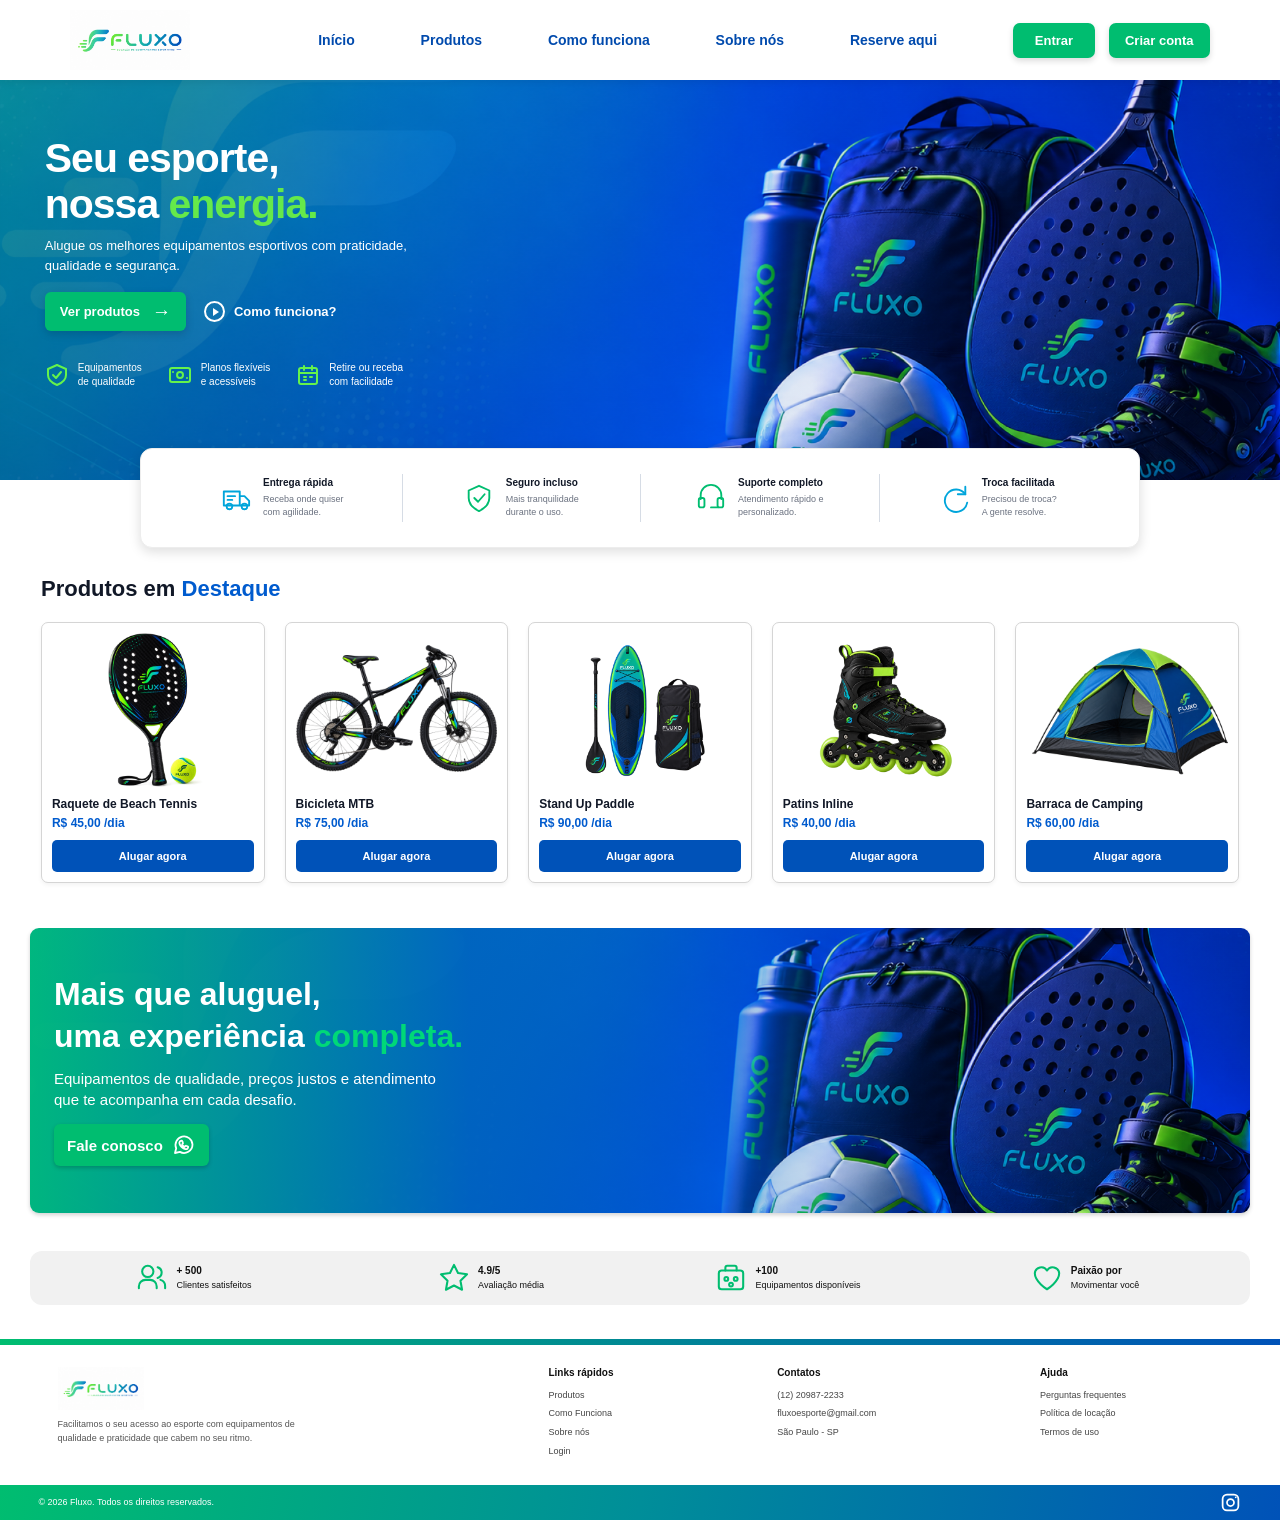
==== index.html @ e5d4d0a8 "Add files via upload" ====
<!DOCTYPE html>
<html lang="pt-BR">
<head>
    <meta charset="UTF-8">
    <meta name="viewport" content="width=device-width, initial-scale=1.0">

    <title>FLUXO | Equipamentos Esportivos</title>

    <link rel="stylesheet" href="style.css">
    <script src="conta.js" defer></script>
    <script src="script.js" defer></script>
</head>
<body>

    <!-- NAVBAR -->
    <header class="cabecalho">
        <nav class="navbar">

            <a href="#inicio" class="logo">
                <img src="logo.fluxo.png" alt="Logo FLUXO">
            </a>

            <button class="menu-toggle"
                    id="menu-toggle"
                    aria-label="Abrir menu"
                    aria-expanded="false"
                    aria-controls="menu"
                    type="button">
                <span></span>
                <span></span>
                <span></span>
            </button>

            <div class="menu" id="menu">

                <div class="links">
                    <a href="index.html">Início</a>
                    <a href="produtos.html">Produtos</a>
                    <a href="como-funciona.html">Como funciona</a>
                    <a href="sobre-nos.html">Sobre nós</a>
                    <a href="reserva.html">Reserve aqui</a>
                </div>

                <div class="acoes">
                    <a href="login.html" class="botao">Entrar</a>
                    <a href="cadastro.html" class="botao">Criar conta</a>
                </div>

            </div>
        </nav>
    </header>

    <main>

        <!-- BANNER PRINCIPAL -->
        <section class="banner" id="inicio">

            <div class="banner-conteudo">

                <h1>
                    Seu esporte,<br>
                    nossa <span>energia.</span>
                </h1>

                <p class="banner-descricao">
                    Alugue os melhores equipamentos esportivos com
                    praticidade, qualidade e segurança.
                </p>

                <div class="banner-acoes">
                    <a href="produtos.html" class="botao-produtos">
                        Ver produtos
                        <span aria-hidden="true">&rarr;</span>
                    </a>

                    <a href="como-funciona.html" class="botao-como-funciona">
                        <span class="icone-play" aria-hidden="true"></span>
                        Como funciona?
                    </a>
                </div>

                <div class="banner-vantagens">

                    <div class="vantagem">
                        <svg viewBox="0 0 24 24" aria-hidden="true">
                            <path d="M12 2 21 6v6c0 5-4 8-9 10-5-2-9-5-9-10V6z"/>
                            <path d="m8 12 3 3 5-6"/>
                        </svg>
                        <span>Equipamentos<br>de qualidade</span>
                    </div>

                    <div class="vantagem">
                        <svg viewBox="0 0 24 24" aria-hidden="true">
                            <rect x="2" y="5" width="20" height="14" rx="2"/>
                            <circle cx="12" cy="12" r="3"/>
                            <path d="M5 9h.01M19 15h.01"/>
                        </svg>
                        <span>Planos flexíveis<br>e acessíveis</span>
                    </div>

                    <div class="vantagem">
                        <svg viewBox="0 0 24 24" aria-hidden="true">
                            <rect x="3" y="5" width="18" height="16" rx="2"/>
                            <path d="M16 3v4M8 3v4M3 10h18M8 14h2M14 14h2M8 17h2"/>
                        </svg>
                        <span>Retire ou receba<br>com facilidade</span>
                    </div>

                </div>
            </div>
        </section>

        <!-- BENEFÍCIOS -->
        <section class="beneficios" aria-label="Vantagens da FLUXO">

            <article class="beneficio">
                <svg viewBox="0 0 32 32" aria-hidden="true">
                    <path d="M3 9h17v15H3zM20 14h5l5 5v5H20z"/>
                    <circle cx="9" cy="25" r="3"/>
                    <circle cx="25" cy="25" r="3"/>
                    <path d="M7 14h8M7 18h5"/>
                </svg>
                <div>
                    <h3>Entrega rápida</h3>
                    <p>Receba onde quiser<br>com agilidade.</p>
                </div>
            </article>

            <article class="beneficio">
                <svg viewBox="0 0 32 32" aria-hidden="true">
                    <path d="M16 3 27 8v8c0 7-5 11-11 14C10 27 5 23 5 16V8z"/>
                    <path d="m11 16 4 4 7-8"/>
                </svg>
                <div>
                    <h3>Seguro incluso</h3>
                    <p>Mais tranquilidade<br>durante o uso.</p>
                </div>
            </article>

            <article class="beneficio">
                <svg viewBox="0 0 32 32" aria-hidden="true">
                    <path d="M5 17v-4a11 11 0 0 1 22 0v4"/>
                    <rect x="3" y="16" width="6" height="10" rx="2"/>
                    <rect x="23" y="16" width="6" height="10" rx="2"/>
                    <path d="M23 26h-7"/>
                </svg>
                <div>
                    <h3>Suporte completo</h3>
                    <p>Atendimento rápido e<br>personalizado.</p>
                </div>
            </article>

            <article class="beneficio">
                <svg viewBox="0 0 32 32" aria-hidden="true">
                    <path d="M27 12a12 12 0 1 0 2 9"/>
                    <path d="M27 4v8h-8"/>
                </svg>
                <div>
                    <h3>Troca facilitada</h3>
                    <p>Precisou de troca?<br>A gente resolve.</p>
                </div>
            </article>

        </section>

        <!-- PRODUTOS EM DESTAQUE -->
        <section class="produtos" id="produtos">

            <div class="produtos-cabecalho">
                <h2>Produtos em <span>Destaque</span></h2>
            </div>

            <div class="produtos-lista">

                <article class="produto-card">
                    <a href="produto.html?item=raquete" class="produto-imagem">
                        <img src="raquete.png"
                             alt="Raquete de Beach Tennis FLUXO">
                    </a>
                    <div class="produto-info">
                        <h3>Raquete de Beach Tennis</h3>
                        <p class="produto-preco">R$ 45,00 <span>/dia</span></p>
                        <a href="produto.html?item=raquete" class="botao-alugar">
                            Alugar agora
                        </a>
                    </div>
                </article>

                <article class="produto-card">
                    <a href="produto.html?item=bicicleta" class="produto-imagem">
                        <img src="bicicleta.png"
                             alt="Bicicleta MTB FLUXO">
                    </a>
                    <div class="produto-info">
                        <h3>Bicicleta MTB</h3>
                        <p class="produto-preco">R$ 75,00 <span>/dia</span></p>
                        <a href="produto.html?item=bicicleta" class="botao-alugar">
                            Alugar agora
                        </a>
                    </div>
                </article>

                <article class="produto-card">
                    <a href="produto.html?item=sup" class="produto-imagem">
                        <img src="stand-up-paddle.png"
                             alt="Prancha de stand up paddle FLUXO">
                    </a>
                    <div class="produto-info">
                        <h3>Stand Up Paddle</h3>
                        <p class="produto-preco">R$ 90,00 <span>/dia</span></p>
                        <a href="produto.html?item=sup" class="botao-alugar">
                            Alugar agora
                        </a>
                    </div>
                </article>

                <article class="produto-card">
                    <a href="produto.html?item=patins" class="produto-imagem">
                        <img src="patins.png"
                             alt="Patins inline FLUXO">
                    </a>
                    <div class="produto-info">
                        <h3>Patins Inline</h3>
                        <p class="produto-preco">R$ 40,00 <span>/dia</span></p>
                        <a href="produto.html?item=patins" class="botao-alugar">
                            Alugar agora
                        </a>
                    </div>
                </article>

                <article class="produto-card">
                    <a href="produto.html?item=barraca" class="produto-imagem">
                        <img src="barraca.png"
                             alt="Barraca de camping FLUXO">
                    </a>
                    <div class="produto-info">
                        <h3>Barraca de Camping</h3>
                        <p class="produto-preco">R$ 60,00 <span>/dia</span></p>
                        <a href="produto.html?item=barraca" class="botao-alugar">
                            Alugar agora
                        </a>
                    </div>
                </article>

            </div>
        </section>

                <!-- BANNER FINAL: EXPERIÊNCIA FLUXO -->
        <section class="experiencia" id="sobre">

            <div class="experiencia-conteudo">
                <h2>
                    Mais que aluguel,<br>
                    uma experiência <span>completa.</span>
                </h2>

                <p>
                    Equipamentos de qualidade, preços justos e
                    atendimento que te acompanha em cada desafio.
                </p>

                <a
                    href="https://wa.me/5512209872233"
                    class="botao-whatsapp"
                    target="_blank"
                    rel="noopener noreferrer"
                    aria-label="Fale conosco pelo WhatsApp"
                >
                    Fale conosco

                    <svg viewBox="0 0 24 24" aria-hidden="true">
                        <path d="M20.5 11.5a8.5 8.5 0 0 1-12.6 7.4L3 20l1.2-4.7a8.5 8.5 0 1 1 16.3-3.8Z"/>
                        <path d="M8.5 8.2c.3-.5.6-.5.9-.5h.4c.2 0 .4.1.5.4l.7 1.7c.1.2.1.4-.1.6l-.6.7c-.2.2-.2.4-.1.6.5.9 1.2 1.6 2.1 2.1.2.1.4.1.6-.1l.7-.8c.2-.2.4-.2.6-.1l1.7.8c.2.1.3.3.3.5 0 .3-.2 1.2-.8 1.6-.5.4-1.2.6-2 .4-1.1-.3-2.4-.9-3.7-2.1-1.1-1-1.9-2.3-2.2-3.3-.3-1 .1-2 .5-2.5Z"/>
                    </svg>
                </a>
            </div>

        </section>

        <!-- ESTATÍSTICAS -->
        <section class="estatisticas" aria-label="Números da FLUXO">

            <article class="estatistica">
                <svg viewBox="0 0 32 32" aria-hidden="true">
                    <path d="M21 27v-2a7 7 0 0 0-7-7H9a7 7 0 0 0-7 7v2"/>
                    <circle cx="11.5" cy="9" r="6"/>
                    <path d="M22 4.5a6 6 0 0 1 0 11.5"/>
                    <path d="M25 18a7 7 0 0 1 5 7v2"/>
                </svg>

                <div>
                    <strong>+ 500</strong>
                    <span>Clientes satisfeitos</span>
                </div>
            </article>

            <article class="estatistica">
                <svg viewBox="0 0 32 32" aria-hidden="true">
                    <path d="m16 2 4.3 8.7 9.6 1.4-7 6.8 1.7 9.6-8.6-4.5-8.6 4.5 1.7-9.6-7-6.8 9.6-1.4Z"/>
                </svg>

                <div>
                    <strong>4.9/5</strong>
                    <span>Avaliação média</span>
                </div>
            </article>

            <article class="estatistica">
                <svg viewBox="0 0 32 32" aria-hidden="true">
                    <rect x="3" y="8" width="26" height="20" rx="3"/>
                    <path d="M10 8V5a2 2 0 0 1 2-2h8a2 2 0 0 1 2 2v3"/>
                    <circle cx="11" cy="17" r="2"/>
                    <circle cx="21" cy="17" r="2"/>
                    <circle cx="16" cy="23" r="2"/>
                </svg>

                <div>
                    <strong>+100</strong>
                    <span>Equipamentos disponíveis</span>
                </div>
            </article>

            <article class="estatistica">
                <svg viewBox="0 0 32 32" aria-hidden="true">
                    <path d="M16 28S3 20 3 11a7 7 0 0 1 13-3 7 7 0 0 1 13 3c0 9-13 17-13 17Z"/>
                </svg>

                <div>
                    <strong>Paixão por</strong>
                    <span>Movimentar você</span>
                </div>
            </article>

        </section>
    
    </main>

        <!-- RODAPÉ -->
    <footer class="rodape">

        <div class="rodape-conteudo">

            <div class="rodape-marca">
                <a href="#inicio" class="rodape-logo">
                    <img src="logo.fluxo.png" alt="FLUXO">
                </a>

                <p>
                    Facilitamos o seu acesso ao esporte com
                    equipamentos de qualidade e praticidade
                    que cabem no seu ritmo.
                </p>
            </div>

            <div class="rodape-coluna">
                <h3>Links rápidos</h3>
                <a href="produtos.html">Produtos</a>
                <a href="como-funciona.html">Como Funciona</a>
                <a href="sobre-nos.html">Sobre nós</a>
                <a href="login.html">Login</a>
            </div>

            <div class="rodape-coluna">
                <h3>Contatos</h3>
                <a href="https://wa.me/5512209872233"
                   target="_blank"
                   rel="noopener noreferrer">
                    (12) 20987-2233
                </a>
                <a href="mailto:fluxoesporte@gmail.com">
                    fluxoesporte@gmail.com
                </a>
                <span>São Paulo - SP</span>
            </div>

            <div class="rodape-coluna">
                <h3>Ajuda</h3>
                <a href="perguntas-frequentes.html">Perguntas frequentes</a>
                <a href="politica-de-locacao.html">Política de locação</a>
                <a href="termos-de-uso.html">Termos de uso</a>
            </div>

        </div>

        <div class="rodape-inferior">
            <p>© 2026 Fluxo. Todos os direitos reservados.</p>

            <a
                href="https://www.instagram.com/fluxo.esporte/?utm_source=ig_web_button_share_sheet"
                target="_blank"
                rel="noopener noreferrer"
                aria-label="Instagram da FLUXO"
                class="instagram-link"
            >
                <svg viewBox="0 0 24 24" aria-hidden="true">
                    <rect x="3" y="3" width="18" height="18" rx="5"/>
                    <circle cx="12" cy="12" r="4"/>
                    <circle cx="18" cy="6" r="1" fill="currentColor" stroke="none"/>
                </svg>
            </a>
        </div>

    </footer>

</body>
</html>
---- style.css ----
/* ===== CONFIGURAÇÕES GERAIS ===== */

* {
    margin: 0;
    padding: 0;
    box-sizing: border-box;
}

html {
    scroll-behavior: smooth;
    scroll-padding-top: 80px;
}

body {
    font-family: Arial, Helvetica, sans-serif;
    background: #ffffff;
    color: #111827;
    overflow-x: hidden;
}

a {
    -webkit-tap-highlight-color: transparent;
}

button,
a {
    font-family: inherit;
}

/* ===== NAVBAR ===== */

.cabecalho {
    position: relative;
    z-index: 1000;
    width: 100%;
    background: #ffffff;
    border: none;
    box-shadow: 0 2px 8px rgba(0, 0, 0, 0.08);
}

.navbar {
    min-height: 80px;
    width: 100%;
    padding: 8px 5.5%;
    display: flex;
    align-items: center;
    justify-content: space-between;
    gap: 35px;
}

.logo {
    display: flex;
    align-items: center;
    flex-shrink: 0;
    text-decoration: none;
}

.logo img {
    display: block;
    width: 165px;
    height: 60px;
    object-fit: contain;
    object-position: left center;
}

.menu {
    flex: 1;
    min-width: 0;
    display: flex;
    align-items: center;
    justify-content: space-between;
    gap: 28px;
}

.links {
    flex: 1;
    display: flex;
    align-items: center;
    justify-content: space-evenly;
    gap: 18px;
}

.links a {
    position: relative;
    padding: 10px 0;
    color: #004aad;
    text-decoration: none;
    font-size: 14px;
    font-weight: 700;
    white-space: nowrap;
    transition: color 0.2s ease;
}

.links a:hover {
    color: #00bd70;
}

.links a::after {
    content: "";
    position: absolute;
    bottom: 3px;
    left: 0;
    width: 0;
    height: 2px;
    border-radius: 3px;
    background: #00bd70;
    transition: width 0.2s ease;
}

.links a:hover::after {
    width: 100%;
}

.acoes {
    display: flex;
    align-items: center;
    gap: 14px;
    flex-shrink: 0;
}

.botao {
    display: inline-flex;
    align-items: center;
    justify-content: center;
    min-width: 82px;
    min-height: 35px;
    padding: 9px 16px;
    border-radius: 7px;
    background: #00bd70;
    color: #ffffff;
    text-decoration: none;
    text-align: center;
    white-space: nowrap;
    font-size: 13px;
    font-weight: 700;
    box-shadow: 0 3px 6px rgba(0, 0, 0, 0.14);
    transition: background 0.2s ease, transform 0.2s ease;
}

.botao:hover {
    background: #009e5d;
    transform: translateY(-2px);
}

.menu-toggle {
    display: none;
    width: 42px;
    height: 42px;
    padding: 9px;
    flex-direction: column;
    justify-content: center;
    gap: 5px;
    background: transparent;
    border: none;
    border-radius: 6px;
    cursor: pointer;
}

.menu-toggle span {
    display: block;
    width: 100%;
    height: 3px;
    background: #004aad;
    border-radius: 3px;
    transition: transform 0.25s ease, opacity 0.25s ease;
}

.menu-toggle.aberto span:first-child {
    transform: translateY(8px) rotate(45deg);
}

.menu-toggle.aberto span:nth-child(2) {
    opacity: 0;
}

.menu-toggle.aberto span:last-child {
    transform: translateY(-8px) rotate(-45deg);
}

/* ===== BANNER ===== */

.banner {
    position: relative;
    isolation: isolate;
    width: 100%;
    min-height: 400px;
    display: flex;
    align-items: center;
    overflow: hidden;

    /*
       Coloque aqui o nome da sua imagem de banner.
       A imagem deve estar na mesma pasta deste CSS.
    */
    background-image:
        linear-gradient(
            90deg,
            rgba(0, 111, 155, 0.48),
            rgba(0, 39, 190, 0.08) 70%
        ),
        url("banner.png");

    background-size: cover;
    background-position: center;
    background-repeat: no-repeat;
}

.banner-conteudo {
    position: relative;
    z-index: 1;
    width: 100%;
    max-width: 1400px;
    margin: 0 auto;
    padding: 40px 3.5% 75px;
    color: #ffffff;
}

.banner h1 {
    max-width: 560px;
    margin-bottom: 8px;
    font-size: clamp(36px, 3.2vw, 54px);
    line-height: 1.12;
    font-weight: 800;
    letter-spacing: -1px;
    color: #ffffff;
}

.banner h1 span {
    color: #65e94a;
}

.banner-descricao {
    max-width: 390px;
    margin-bottom: 15px;
    color: #ffffff;
    font-size: 13px;
    line-height: 1.6;
}

.banner-acoes {
    display: flex;
    align-items: center;
    flex-wrap: wrap;
    gap: 18px;
}

.botao-produtos {
    display: inline-flex;
    align-items: center;
    justify-content: center;
    gap: 12px;
    min-height: 39px;
    padding: 10px 15px;
    border-radius: 6px;
    background: #00bd70;
    color: #ffffff;
    text-decoration: none;
    font-size: 13px;
    font-weight: 700;
    box-shadow: 0 3px 8px rgba(0, 0, 0, 0.15);
    transition: background 0.2s ease, transform 0.2s ease;
}

.botao-produtos:hover {
    background: #009e5d;
    transform: translateY(-2px);
}

.botao-produtos span {
    font-size: 19px;
    line-height: 1;
}

.botao-como-funciona {
    display: inline-flex;
    align-items: center;
    gap: 9px;
    color: #ffffff;
    text-decoration: none;
    font-size: 13px;
    font-weight: 700;
    transition: opacity 0.2s ease;
}

.botao-como-funciona:hover {
    opacity: 0.8;
}

.icone-play {
    position: relative;
    display: inline-block;
    width: 21px;
    height: 21px;
    flex-shrink: 0;
    border: 2px solid #ffffff;
    border-radius: 50%;
}

.icone-play::after {
    content: "";
    position: absolute;
    top: 5px;
    left: 7px;
    width: 0;
    height: 0;
    border-top: 4px solid transparent;
    border-bottom: 4px solid transparent;
    border-left: 6px solid #ffffff;
}

.banner-vantagens {
    display: flex;
    align-items: center;
    flex-wrap: wrap;
    gap: 26px;
    margin-top: 30px;
}

.vantagem {
    display: flex;
    align-items: center;
    gap: 9px;
    color: #ffffff;
    font-size: 10px;
    line-height: 1.4;
}

.vantagem svg {
    width: 24px;
    height: 24px;
    flex-shrink: 0;
    fill: none;
    stroke: #65f34b;
    stroke-width: 2;
    stroke-linecap: round;
    stroke-linejoin: round;
}

/* ===== BARRA DE BENEFÍCIOS ===== */

.beneficios {
    position: relative;
    z-index: 2;

    width: calc(100% - 64px);
    max-width: 1000px;
    min-height: 100px;

    /*
       Sobreposição discreta, igual à referência.
       O espaço abaixo separa os benefícios dos produtos.
    */
    margin: -32px auto 0;
    padding: 20px 22px;

    display: grid;
    grid-template-columns: repeat(4, minmax(0, 1fr));
    align-items: center;

    background: #ffffff;
    border: 1px solid #ededed;
    border-radius: 12px;
    box-shadow: 0 4px 12px rgba(0, 0, 0, 0.13);
}

.beneficio {
    min-width: 0;
    min-height: 48px;
    display: flex;
    align-items: center;
    justify-content: center;
    gap: 12px;
    padding: 0 14px;
}

.beneficio + .beneficio {
    border-left: 1px solid #d6dce5;
}

.beneficio svg {
    width: 30px;
    height: 30px;
    flex-shrink: 0;
    fill: none;
    stroke: #00a5db;
    stroke-width: 2;
    stroke-linecap: round;
    stroke-linejoin: round;
}

.beneficio:nth-child(2) svg,
.beneficio:nth-child(3) svg {
    stroke: #00bd70;
}

.beneficio h3 {
    margin-bottom: 5px;
    color: #111827;
    font-size: 10px;
    font-weight: 700;
}

.beneficio p {
    color: #6b7280;
    font-size: 9px;
    line-height: 1.5;
}

/* ===== PRODUTOS EM DESTAQUE ===== */

.produtos {
    position: relative;
    z-index: 1;
    width: 100%;
    margin: 0;
    padding: 28px 3.2% 45px;
    background: #ffffff;
}

.produtos-cabecalho {
    margin-bottom: 20px;
}

.produtos h2 {
    color: #111827;
    font-size: 22px;
    font-weight: 700;
}

.produtos h2 span {
    color: #005bce;
}

.produtos-lista {
    display: grid;
    grid-template-columns: repeat(5, minmax(0, 1fr));
    gap: 20px;
    width: 100%;
}

.produto-card {
    min-width: 0;
    display: flex;
    flex-direction: column;
    overflow: hidden;
    padding: 10px;
    border: 1px solid #d5d5d5;
    border-radius: 7px;
    background: #ffffff;
    box-shadow: 0 2px 4px rgba(0, 0, 0, 0.05);
    transition: transform 0.2s ease, box-shadow 0.2s ease;
}

.produto-card:hover {
    transform: translateY(-3px);
    box-shadow: 0 6px 16px rgba(0, 0, 0, 0.10);
}

.produto-imagem {
    width: 100%;
    height: 155px;
    display: flex;
    align-items: center;
    justify-content: center;
    overflow: hidden;
    text-decoration: none;
    background: #ffffff;
}

.produto-imagem img {
    display: block;
    width: 100%;
    height: 100%;
    object-fit: contain;
    transition: transform 0.25s ease;
}

.produto-card:hover .produto-imagem img {
    transform: scale(1.04);
}

.produto-info {
    display: flex;
    flex: 1;
    flex-direction: column;
    padding-top: 8px;
}

.produto-info h3 {
    margin-bottom: 3px;
    color: #111827;
    font-size: 12px;
    font-weight: 700;
    line-height: 1.4;
}

.produto-preco {
    margin-bottom: 10px;
    color: #005bce;
    font-size: 12px;
    font-weight: 700;
}

.produto-preco span {
    font-weight: 600;
}

.botao-alugar {
    display: flex;
    align-items: center;
    justify-content: center;
    width: 100%;
    min-height: 32px;
    margin-top: auto;
    padding: 8px 5px;
    border-radius: 5px;
    background: #0052b8;
    color: #ffffff;
    text-align: center;
    text-decoration: none;
    font-size: 11px;
    font-weight: 700;
    transition: background 0.2s ease;
}

.botao-alugar:hover {
    background: #003d8e;
}

/* ===== SEÇÕES INFORMATIVAS ===== */

.secao-informativa {
    padding: 55px 5%;
    text-align: center;
    background: #f5f7fa;
}

.secao-informativa h2 {
    margin-bottom: 12px;
    color: #004aad;
    font-size: 26px;
}

.secao-informativa p {
    max-width: 650px;
    margin: 0 auto 18px;
    color: #4b5563;
    font-size: 15px;
    line-height: 1.7;
}

/* ===== ACESSIBILIDADE ===== */

a:focus-visible,
button:focus-visible {
    outline: 3px solid #65e94a;
    outline-offset: 4px;
}

/* ===== TELAS MÉDIAS ===== */

@media (max-width: 1100px) {
    .navbar {
        padding: 8px 3%;
        gap: 20px;
    }

    .logo img {
        width: 135px;
    }

    .menu {
        gap: 18px;
    }

    .links {
        gap: 12px;
    }

    .links a {
        font-size: 12px;
    }

    .acoes {
        gap: 8px;
    }

    .botao {
        padding: 9px 12px;
        font-size: 12px;
    }

    .banner {
        min-height: 370px;
    }

    .produtos-lista {
        gap: 14px;
    }

    .produto-imagem {
        height: 135px;
    }

    .beneficio {
        padding: 0 8px;
        gap: 8px;
    }
}

/* ===== TABLETS ===== */

@media (max-width: 800px) {
    .navbar {
        min-height: 68px;
        padding: 8px 20px;
    }

    .logo img {
        width: 135px;
        height: 48px;
    }

    .menu-toggle {
        display: flex;
        flex-shrink: 0;
    }

    .menu {
        display: none;
        position: absolute;
        top: 100%;
        left: 0;
        width: 100%;
        padding: 18px 22px 24px;
        flex-direction: column;
        align-items: stretch;
        gap: 18px;
        background: #ffffff;
        box-shadow: 0 8px 14px rgba(0, 0, 0, 0.10);
    }

    .menu.ativo {
        display: flex;
    }

    .links {
        width: 100%;
        display: flex;
        flex-direction: column;
        align-items: stretch;
        gap: 0;
    }

    .links a {
        padding: 13px 4px;
        border-bottom: 1px solid #eeeeee;
        font-size: 14px;
    }

    .links a::after {
        display: none;
    }

    .acoes {
        width: 100%;
        flex-direction: column;
        gap: 10px;
    }

    .acoes .botao {
        width: 100%;
        min-height: 40px;
        font-size: 14px;
    }

    .banner {
        min-height: 390px;
        background-position: 58% center;
    }

    .banner-conteudo {
        padding: 38px 25px 70px;
    }

    .banner h1 {
        max-width: 390px;
        font-size: clamp(34px, 6vw, 45px);
    }

    .banner-descricao {
        max-width: 340px;
    }

    .banner-vantagens {
        gap: 18px;
    }

    .beneficios {
        width: calc(100% - 36px);
        margin-top: -28px;
        padding: 18px 12px;
        grid-template-columns: repeat(2, minmax(0, 1fr));
        row-gap: 18px;
    }

    .beneficio {
        justify-content: flex-start;
        padding: 8px 12px;
    }

    .beneficio + .beneficio {
        border-left: none;
    }

    .beneficio:nth-child(even) {
        border-left: 1px solid #d6dce5;
    }

    .produtos {
        padding: 25px 20px 35px;
    }

    .produtos-lista {
        grid-template-columns: repeat(3, minmax(0, 1fr));
        gap: 14px;
    }

    .produto-imagem {
        height: 145px;
    }
}

/* ===== CELULARES ===== */

@media (max-width: 520px) {
    .banner {
        min-height: 420px;
        background-position: 63% center;
    }

    .banner::before {
        content: "";
        position: absolute;
        inset: 0;
        background: linear-gradient(
            90deg,
            rgba(0, 79, 145, 0.85) 0%,
            rgba(0, 53, 160, 0.68) 55%,
            rgba(0, 37, 145, 0.12) 100%
        );
        z-index: 0;
    }

    .banner-conteudo {
        padding: 35px 20px 65px;
    }

    .banner h1 {
        font-size: 36px;
        letter-spacing: -0.7px;
    }

    .banner-descricao {
        max-width: 290px;
        font-size: 12px;
    }

    .banner-acoes {
        gap: 13px;
    }

    .botao-produtos {
        min-height: 37px;
        font-size: 12px;
    }

    .botao-como-funciona {
        font-size: 12px;
    }

    .banner-vantagens {
        display: grid;
        grid-template-columns: repeat(2, minmax(0, 1fr));
        gap: 15px 10px;
        margin-top: 25px;
    }

    .vantagem {
        gap: 7px;
        font-size: 9px;
    }

    .vantagem svg {
        width: 21px;
        height: 21px;
    }

    .beneficios {
        width: calc(100% - 28px);
        margin-top: -22px;
        padding: 14px 8px;
        gap: 12px 4px;
        border-radius: 10px;
    }

    .beneficio {
        gap: 8px;
        padding: 7px 5px;
    }

    .beneficio svg {
        width: 25px;
        height: 25px;
    }

    .beneficio h3 {
        font-size: 9px;
    }

    .beneficio p {
        font-size: 8px;
    }

    .produtos {
        padding: 24px 14px 30px;
    }

    .produtos-cabecalho {
        margin-bottom: 15px;
    }

    .produtos h2 {
        font-size: 20px;
    }

    .produtos-lista {
        grid-template-columns: repeat(2, minmax(0, 1fr));
        gap: 12px;
    }

    .produto-card {
        padding: 8px;
    }

    .produto-imagem {
        height: 125px;
    }

    .produto-info h3 {
        font-size: 11px;
    }

    .produto-preco {
        font-size: 11px;
    }

    .botao-alugar {
        min-height: 32px;
        font-size: 10px;
    }
}

@media (max-width: 350px) {
    .banner h1 {
        font-size: 31px;
    }

    .banner-acoes {
        align-items: flex-start;
        flex-direction: column;
    }

    .beneficios {
        grid-template-columns: 1fr;
    }

    .beneficio:nth-child(even) {
        border-left: none;
    }

    .produto-imagem {
        height: 105px;
    }
}

/* =========================================
   CONTINUAÇÃO DA PÁGINA FLUXO
   Banner final, estatísticas e rodapé
========================================= */

/* ===== BANNER DE EXPERIÊNCIA ===== */

.experiencia {
    position: relative;
    isolation: isolate;
    width: calc(100% - 60px);
    min-height: 285px;
    margin: 0 auto;
    padding: 35px 24px;
    display: flex;
    align-items: center;
    overflow: hidden;
    border-radius: 9px;
    background-color: #0065b9;
    background-image:
        linear-gradient(
            90deg,
            rgba(0, 184, 126, 0.96) 0%,
            rgba(0, 100, 190, 0.90) 36%,
            rgba(0, 57, 150, 0.05) 72%
        ),
        url("banner.png");
    background-size: cover;
    background-position: center;
    background-repeat: no-repeat;
    box-shadow: 0 2px 4px rgba(0, 0, 0, 0.18);
}

.experiencia-conteudo {
    position: relative;
    z-index: 1;
    width: 48%;
    max-width: 470px;
    color: #ffffff;
}

.experiencia h2 {
    margin-bottom: 10px;
    color: #ffffff;
    font-size: clamp(25px, 2.5vw, 32px);
    line-height: 1.3;
    font-weight: 700;
}

.experiencia h2 span {
    color: #00d878;
}

.experiencia p {
    max-width: 390px;
    margin-bottom: 13px;
    color: #ffffff;
    font-size: 15px;
    line-height: 1.45;
}

.botao-whatsapp {
    display: inline-flex;
    align-items: center;
    justify-content: center;
    gap: 9px;
    min-height: 40px;
    padding: 9px 13px;
    border-radius: 6px;
    background: #00bd70;
    color: #ffffff;
    text-decoration: none;
    font-size: 15px;
    font-weight: 700;
    box-shadow: 0 2px 4px rgba(0, 0, 0, 0.2);
    transition: background 0.2s ease, transform 0.2s ease;
}

.botao-whatsapp:hover {
    background: #009e5d;
    transform: translateY(-2px);
}

.botao-whatsapp svg {
    width: 24px;
    height: 24px;
    fill: none;
    stroke: currentColor;
    stroke-width: 1.8;
    stroke-linecap: round;
    stroke-linejoin: round;
    flex-shrink: 0;
}

/* ===== FAIXA DE ESTATÍSTICAS ===== */

.estatisticas {
    position: relative;
    z-index: 1;
    width: calc(100% - 60px);
    min-height: 54px;
    margin: 38px auto 34px;
    padding: 10px 22px;
    display: grid;
    grid-template-columns: repeat(4, minmax(0, 1fr));
    align-items: center;
    gap: 12px;
    border-radius: 12px;
    background: #f1f1f1;
}

.estatistica {
    min-width: 0;
    display: flex;
    align-items: center;
    justify-content: center;
    gap: 9px;
}

.estatistica svg {
    width: 30px;
    height: 30px;
    flex-shrink: 0;
    fill: none;
    stroke: #00bd70;
    stroke-width: 2.2;
    stroke-linecap: round;
    stroke-linejoin: round;
}

.estatistica div {
    min-width: 0;
    display: flex;
    flex-direction: column;
    gap: 3px;
}

.estatistica strong {
    color: #111111;
    font-size: 10px;
    font-weight: 700;
}

.estatistica span {
    color: #111111;
    font-size: 9px;
    line-height: 1.4;
}

/* ===== RODAPÉ ===== */

.rodape {
    width: 100%;
    background: #ffffff;
    border-top: 6px solid transparent;
    border-image: linear-gradient(
        90deg,
        #00bd70,
        #0052b8
    ) 1;
}

.rodape-conteudo {
    min-height: 140px;
    padding: 22px 4.5%;
    display: grid;
    grid-template-columns: 2fr 0.85fr 1fr 0.8fr;
    align-items: start;
    gap: 35px;
}

.rodape-marca {
    min-width: 0;
}

.rodape-logo {
    display: inline-flex;
    align-items: center;
    margin-bottom: 7px;
    text-decoration: none;
}

.rodape-logo img {
    display: block;
    width: 150px;
    height: 43px;
    object-fit: contain;
    object-position: left center;
}

.rodape-marca p {
    max-width: 250px;
    color: #555555;
    font-size: 9px;
    line-height: 1.6;
}

.rodape-coluna {
    min-width: 0;
    display: flex;
    flex-direction: column;
    align-items: flex-start;
    gap: 6px;
}

.rodape-coluna h3 {
    margin-bottom: 5px;
    color: #111111;
    font-size: 10px;
    font-weight: 700;
}

.rodape-coluna a,
.rodape-coluna span {
    color: #454545;
    font-size: 9px;
    line-height: 1.4;
    text-decoration: none;
    overflow-wrap: anywhere;
}

.rodape-coluna a {
    transition: color 0.2s ease;
}

.rodape-coluna a:hover {
    color: #00a965;
}

.rodape-inferior {
    min-height: 30px;
    padding: 6px 3%;
    display: flex;
    align-items: center;
    justify-content: space-between;
    gap: 15px;
    background: linear-gradient(
        100deg,
        #00bd70 0%,
        #008e99 50%,
        #0052b8 100%
    );
    color: #ffffff;
}

.rodape-inferior p {
    color: #ffffff;
    font-size: 9px;
    line-height: 1.4;
}

.instagram-link {
    display: inline-flex;
    align-items: center;
    justify-content: center;
    width: 23px;
    height: 23px;
    color: #ffffff;
    text-decoration: none;
    flex-shrink: 0;
    transition: transform 0.2s ease;
}

.instagram-link:hover {
    transform: scale(1.12);
}

.instagram-link svg {
    display: block;
    width: 21px;
    height: 21px;
    fill: none;
    stroke: currentColor;
    stroke-width: 2;
    stroke-linecap: round;
    stroke-linejoin: round;
}

/* ===== TABLETS ===== */

@media (max-width: 800px) {
    .experiencia {
        width: calc(100% - 40px);
        min-height: 260px;
        padding: 28px 22px;
        background-position: 58% center;
    }

    .experiencia-conteudo {
        width: 60%;
    }

    .experiencia h2 {
        font-size: clamp(23px, 4vw, 30px);
    }

    .experiencia p {
        font-size: 13px;
    }

    .estatisticas {
        width: calc(100% - 40px);
        margin: 28px auto;
        padding: 14px;
        grid-template-columns: repeat(2, minmax(0, 1fr));
        row-gap: 18px;
    }

    .estatistica {
        justify-content: flex-start;
        padding: 3px 8px;
    }

    .rodape-conteudo {
        grid-template-columns: 1.5fr 1fr;
        gap: 28px;
        padding: 25px 5%;
    }

    .rodape-marca p {
        max-width: 280px;
    }
}

/* ===== CELULARES ===== */

@media (max-width: 520px) {
    .experiencia {
        width: calc(100% - 28px);
        min-height: 300px;
        padding: 25px 18px;
        align-items: flex-start;
        background-position: 65% center;
    }

    .experiencia::before {
        content: "";
        position: absolute;
        inset: 0;
        z-index: 0;
        background: linear-gradient(
            90deg,
            rgba(0, 173, 126, 0.97) 0%,
            rgba(0, 94, 174, 0.90) 65%,
            rgba(0, 47, 130, 0.48) 100%
        );
    }

    .experiencia-conteudo {
        width: 100%;
        max-width: 330px;
    }

    .experiencia h2 {
        font-size: 26px;
    }

    .experiencia p {
        max-width: 285px;
        font-size: 13px;
    }

    .botao-whatsapp {
        min-height: 39px;
        font-size: 13px;
    }

    .estatisticas {
        width: calc(100% - 28px);
        margin: 25px auto;
        padding: 15px 10px;
        gap: 17px 8px;
        border-radius: 10px;
    }

    .estatistica {
        gap: 7px;
        padding: 0 2px;
    }

    .estatistica svg {
        width: 25px;
        height: 25px;
    }

    .estatistica strong {
        font-size: 9px;
    }

    .estatistica span {
        font-size: 8px;
    }

    .rodape-conteudo {
        padding: 25px 20px;
        grid-template-columns: repeat(2, minmax(0, 1fr));
        gap: 25px 18px;
    }

    .rodape-logo img {
        width: 130px;
        height: 38px;
    }

    .rodape-marca p {
        font-size: 9px;
    }

    .rodape-coluna h3 {
        font-size: 10px;
    }

    .rodape-coluna a,
    .rodape-coluna span {
        font-size: 9px;
    }

    .rodape-inferior {
        padding: 8px 14px;
    }

    .rodape-inferior p {
        font-size: 8px;
    }
}

@media (max-width: 350px) {
    .estatisticas {
        grid-template-columns: 1fr;
    }

    .estatistica {
        justify-content: flex-start;
        padding-left: 15px;
    }

    .rodape-conteudo {
        grid-template-columns: 1fr;
    }
}
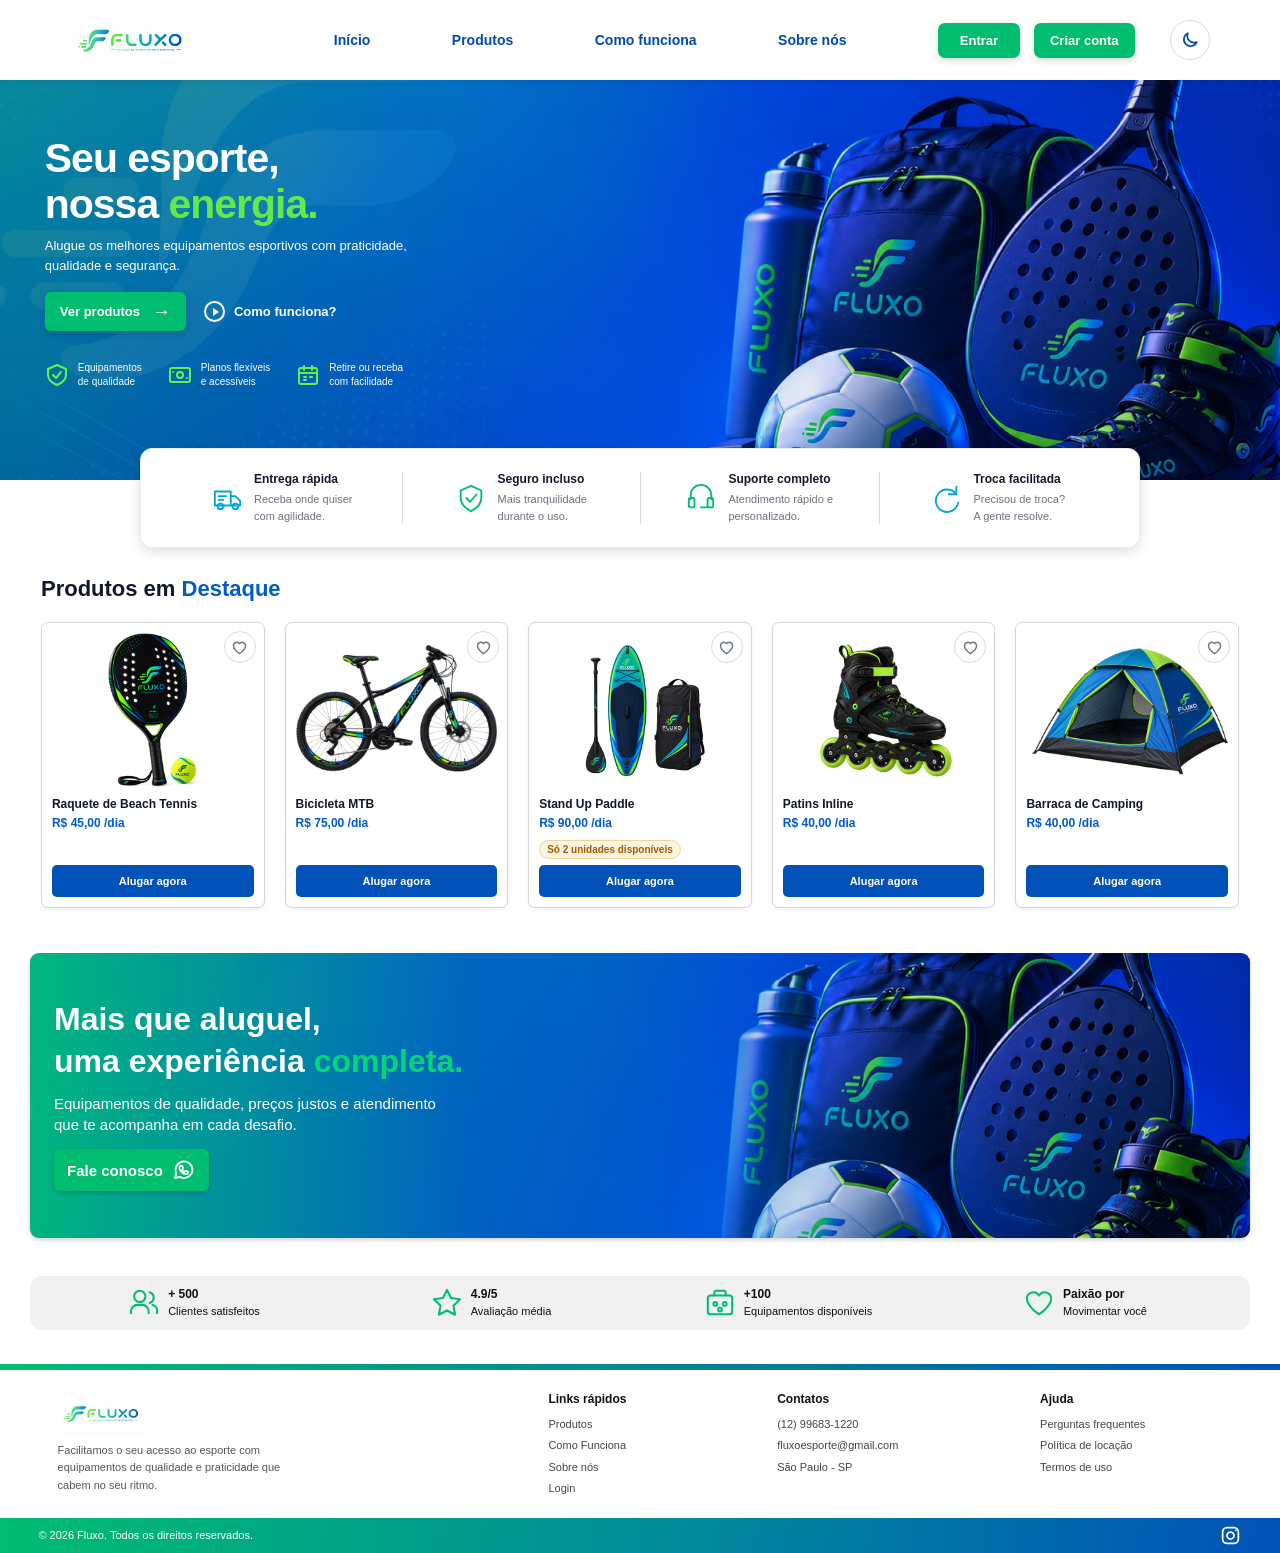
==== commit 8ebe9720: "Add files via upload" ====
--- a/index.html
+++ b/index.html
@@ -7,8 +7,13 @@
     <title>FLUXO | Equipamentos Esportivos</title>
 
     <link rel="stylesheet" href="style.css">
+    <script src="estoque.js" defer></script>
+    <script src="extras.js" defer></script>
     <script src="conta.js" defer></script>
     <script src="script.js" defer></script>
+    <!-- Extras: modo escuro, favoritos, estoque, WhatsApp -->
+    <link rel="stylesheet" href="extras.css">
+    <script src="tema.js"></script>
 </head>
 <body>
 
@@ -38,7 +43,6 @@
                     <a href="produtos.html">Produtos</a>
                     <a href="como-funciona.html">Como funciona</a>
                     <a href="sobre-nos.html">Sobre nós</a>
-                    <a href="reserva.html">Reserve aqui</a>
                 </div>
 
                 <div class="acoes">
@@ -235,7 +239,7 @@
                     </a>
                     <div class="produto-info">
                         <h3>Barraca de Camping</h3>
-                        <p class="produto-preco">R$ 60,00 <span>/dia</span></p>
+                        <p class="produto-preco">R$ 40,00 <span>/dia</span></p>
                         <a href="produto.html?item=barraca" class="botao-alugar">
                             Alugar agora
                         </a>
@@ -260,7 +264,7 @@
                 </p>
 
                 <a
-                    href="https://wa.me/5512209872233"
+                    href="https://wa.me/5512996831220"
                     class="botao-whatsapp"
                     target="_blank"
                     rel="noopener noreferrer"
@@ -362,10 +366,10 @@
 
             <div class="rodape-coluna">
                 <h3>Contatos</h3>
-                <a href="https://wa.me/5512209872233"
+                <a href="https://wa.me/5512996831220"
                    target="_blank"
                    rel="noopener noreferrer">
-                    (12) 20987-2233
+                    (12) 99683-1220
                 </a>
                 <a href="mailto:fluxoesporte@gmail.com">
                     fluxoesporte@gmail.com
--- a/style.css
+++ b/style.css
@@ -396,13 +396,13 @@
 .beneficio h3 {
     margin-bottom: 5px;
     color: #111827;
-    font-size: 10px;
+    font-size: 12px;
     font-weight: 700;
 }
 
 .beneficio p {
     color: #6b7280;
-    font-size: 9px;
+    font-size: 11px;
     line-height: 1.5;
 }
 
@@ -815,11 +815,11 @@
     }
 
     .beneficio h3 {
-        font-size: 9px;
+        font-size: 10.5px;
     }
 
     .beneficio p {
-        font-size: 8px;
+        font-size: 9.5px;
     }
 
     .produtos {
@@ -1023,13 +1023,13 @@
 
 .estatistica strong {
     color: #111111;
-    font-size: 10px;
+    font-size: 12px;
     font-weight: 700;
 }
 
 .estatistica span {
     color: #111111;
-    font-size: 9px;
+    font-size: 11px;
     line-height: 1.4;
 }
 
@@ -1077,7 +1077,7 @@
 .rodape-marca p {
     max-width: 250px;
     color: #555555;
-    font-size: 9px;
+    font-size: 11px;
     line-height: 1.6;
 }
 
@@ -1092,14 +1092,14 @@
 .rodape-coluna h3 {
     margin-bottom: 5px;
     color: #111111;
-    font-size: 10px;
+    font-size: 12px;
     font-weight: 700;
 }
 
 .rodape-coluna a,
 .rodape-coluna span {
     color: #454545;
-    font-size: 9px;
+    font-size: 11px;
     line-height: 1.4;
     text-decoration: none;
     overflow-wrap: anywhere;
@@ -1131,7 +1131,7 @@
 
 .rodape-inferior p {
     color: #ffffff;
-    font-size: 9px;
+    font-size: 11px;
     line-height: 1.4;
 }
 
@@ -1270,11 +1270,11 @@
     }
 
     .estatistica strong {
-        font-size: 9px;
+        font-size: 10.5px;
     }
 
     .estatistica span {
-        font-size: 8px;
+        font-size: 9.5px;
     }
 
     .rodape-conteudo {
@@ -1289,16 +1289,16 @@
     }
 
     .rodape-marca p {
-        font-size: 9px;
+        font-size: 10.5px;
     }
 
     .rodape-coluna h3 {
-        font-size: 10px;
+        font-size: 11.5px;
     }
 
     .rodape-coluna a,
     .rodape-coluna span {
-        font-size: 9px;
+        font-size: 10.5px;
     }
 
     .rodape-inferior {
@@ -1306,7 +1306,7 @@
     }
 
     .rodape-inferior p {
-        font-size: 8px;
+        font-size: 9.5px;
     }
 }
 
--- a/extras.css
+++ b/extras.css
@@ -0,0 +1,597 @@
+/* ==========================================================
+   EXTRAS FLUXO
+   Modo escuro, favoritos, estoque,
+   dúvidas e regras, calendário com datas indisponíveis.
+========================================================== */
+
+/* ---------- Botão de trocar o tema ---------- */
+
+.tema-botao {
+    order: 3;
+    flex-shrink: 0;
+    width: 40px;
+    height: 40px;
+    display: inline-grid;
+    place-items: center;
+    padding: 0;
+    border: 1px solid #d6dce5;
+    border-radius: 50%;
+    background: #ffffff;
+    color: #004aad;
+    cursor: pointer;
+    transition: background 0.2s ease, border-color 0.2s ease;
+}
+
+.tema-botao:hover {
+    background: #eef3fb;
+    border-color: #9db8e3;
+}
+
+.tema-botao:focus-visible {
+    outline: 2px solid #00bd70;
+    outline-offset: 3px;
+}
+
+.tema-botao svg {
+    width: 20px;
+    height: 20px;
+    fill: none;
+    stroke: currentColor;
+    stroke-width: 2;
+    stroke-linecap: round;
+    stroke-linejoin: round;
+}
+
+.tema-botao .icone-sol { display: none; }
+html[data-tema="dark"] .tema-botao .icone-sol { display: block; }
+html[data-tema="dark"] .tema-botao .icone-lua { display: none; }
+
+@media (max-width: 800px) {
+    .tema-botao {
+        order: 1;
+        margin-left: auto;
+        margin-right: 6px;
+    }
+
+    .menu-toggle {
+        order: 2;
+    }
+}
+
+/* ---------- Modo escuro ----------
+   Inverte as cores da página e "desinverte" fotos, banners e
+   selos coloridos para continuarem com a aparência original. */
+
+html[data-tema="dark"] {
+    filter: invert(1) hue-rotate(180deg);
+    color-scheme: dark;
+}
+
+html[data-tema="dark"] body {
+    background: #e4e4e4; /* vira um cinza bem escuro depois da inversão */
+}
+
+html[data-tema="dark"] img,
+html[data-tema="dark"] video,
+html[data-tema="dark"] iframe,
+html[data-tema="dark"] .banner,
+html[data-tema="dark"] .banner-como-funciona,
+html[data-tema="dark"] .auth-visual,
+html[data-tema="dark"] .pg-banner,
+html[data-tema="dark"] .pf-topo,
+html[data-tema="dark"] .faq-banner,
+html[data-tema="dark"] .faq-cta,
+html[data-tema="dark"] .pl-banner,
+html[data-tema="dark"] .produtos-banner,
+html[data-tema="dark"] .reserva-banner,
+html[data-tema="dark"] .sobre-banner,
+html[data-tema="dark"] .experiencia,
+html[data-tema="dark"] .tu-banner,
+html[data-tema="dark"] .fav-btn,
+html[data-tema="dark"] .estoque-selo {
+    filter: invert(1) hue-rotate(180deg);
+}
+
+/* Imagens dentro de algo já "desinvertido" não podem ser desinvertidas de novo. */
+html[data-tema="dark"] .banner img,
+html[data-tema="dark"] .banner-como-funciona img,
+html[data-tema="dark"] .auth-visual img,
+html[data-tema="dark"] .pg-banner img,
+html[data-tema="dark"] .pf-topo img,
+html[data-tema="dark"] .faq-banner img,
+html[data-tema="dark"] .faq-cta img,
+html[data-tema="dark"] .pl-banner img,
+html[data-tema="dark"] .produtos-banner img,
+html[data-tema="dark"] .reserva-banner img,
+html[data-tema="dark"] .sobre-banner img,
+html[data-tema="dark"] .experiencia img,
+html[data-tema="dark"] .tu-banner img,
+html[data-tema="dark"] .logo img,
+html[data-tema="dark"] .rodape-logo img {
+    filter: none;
+}
+
+/* Fotos de produto ficam sobre um fundo branco, para a cor aparecer bem. */
+html[data-tema="dark"] .catalogo-imagem,
+html[data-tema="dark"] .produto-imagem,
+html[data-tema="dark"] .pd-foto-principal,
+html[data-tema="dark"] .pd-miniatura,
+html[data-tema="dark"] .pf-fav-foto {
+    background: #000000;
+}
+
+html[data-tema="dark"] .catalogo-imagem img,
+html[data-tema="dark"] .produto-imagem img,
+html[data-tema="dark"] .pd-foto-principal img,
+html[data-tema="dark"] .pd-miniatura img,
+html[data-tema="dark"] .pf-fav-foto img,
+html[data-tema="dark"] .reserva-item img {
+    background: #ffffff;
+    border-radius: 6px;
+}
+
+/* ---------- Favoritos ---------- */
+
+.catalogo-card,
+.produto-card {
+    position: relative;
+}
+
+.fav-btn {
+    position: absolute;
+    top: 8px;
+    right: 8px;
+    z-index: 3;
+    width: 32px;
+    height: 32px;
+    display: grid;
+    place-items: center;
+    padding: 0;
+    border: 1px solid #d6dce5;
+    border-radius: 50%;
+    background: rgba(255, 255, 255, 0.95);
+    color: #6b7280;
+    cursor: pointer;
+    transition: transform 0.15s ease, color 0.15s ease, border-color 0.15s ease;
+}
+
+.fav-btn:hover {
+    transform: scale(1.08);
+    color: #e11d48;
+    border-color: #f2a3b3;
+}
+
+.fav-btn:focus-visible {
+    outline: 2px solid #00bd70;
+    outline-offset: 2px;
+}
+
+.fav-btn svg {
+    width: 17px;
+    height: 17px;
+    fill: none;
+    stroke: currentColor;
+    stroke-width: 2;
+    stroke-linecap: round;
+    stroke-linejoin: round;
+}
+
+.fav-btn[aria-pressed="true"] {
+    color: #e11d48;
+    border-color: #f2a3b3;
+}
+
+.fav-btn[aria-pressed="true"] svg {
+    fill: currentColor;
+}
+
+/* Versão em texto, na página do produto. */
+.fav-btn.fav-grande {
+    position: static;
+    width: auto;
+    height: 38px;
+    display: inline-flex;
+    align-items: center;
+    gap: 7px;
+    padding: 0 14px;
+    border-radius: 999px;
+    font-size: 13px;
+    font-weight: 700;
+    font-family: inherit;
+}
+
+.pd-favorito-linha {
+    margin: 4px 0 12px;
+}
+
+/* ---------- Selo de estoque ---------- */
+
+.estoque-selo {
+    display: inline-flex;
+    align-items: center;
+    gap: 5px;
+    padding: 3px 8px;
+    border-radius: 999px;
+    background: #fff4e0;
+    color: #a45a00;
+    border: 1px solid #f5d29a;
+    font-size: 11px;
+    font-weight: 700;
+    line-height: 1.3;
+}
+
+.estoque-selo.zero {
+    background: #fdeeee;
+    color: #b42318;
+    border-color: #f0b9bc;
+}
+
+/* O aviso fica abaixo do preço, dentro do bloco de informações do card. */
+.catalogo-info .estoque-selo,
+.produto-info .estoque-selo {
+    align-self: flex-start;
+    margin: 0 0 6px;
+    padding: 2px 7px;
+    font-size: 10px;
+    white-space: normal;
+}
+
+/* Aviso na página do produto */
+.pd-estoque {
+    display: flex;
+    align-items: center;
+    gap: 8px;
+    margin: 12px 0 16px;
+    padding: 9px 12px;
+    border-radius: 8px;
+    background: #fff4e0;
+    border: 1px solid #f5d29a;
+    color: #8a4b00;
+    font-size: 13px;
+    font-weight: 700;
+}
+
+.pd-estoque.zero {
+    background: #fdeeee;
+    border-color: #f0b9bc;
+    color: #b42318;
+}
+
+.pd-estoque svg {
+    width: 18px;
+    height: 18px;
+    flex-shrink: 0;
+    fill: none;
+    stroke: currentColor;
+    stroke-width: 2;
+    stroke-linecap: round;
+    stroke-linejoin: round;
+}
+
+html[data-tema="dark"] .pd-estoque {
+    filter: invert(1) hue-rotate(180deg);
+}
+
+/* Selo "Disponível" da página de reserva */
+.reserva-selo.selo-baixo {
+    color: #a45a00;
+}
+
+.reserva-selo.selo-baixo i {
+    background: #f59e0b;
+}
+
+.reserva-selo.selo-zero {
+    color: #b42318;
+}
+
+.reserva-selo.selo-zero i {
+    background: #e11d48;
+}
+
+/* ---------- Dúvidas e regras (página do produto) ---------- */
+
+.pd-duvidas {
+    margin-top: 22px;
+}
+
+.pd-duvidas > h2 {
+    margin-bottom: 4px;
+    color: #004aad;
+    font-size: 20px;
+}
+
+.pd-duvidas-intro {
+    margin-bottom: 14px;
+    color: #4b5563;
+    font-size: 14px;
+}
+
+.pd-duvida {
+    border: 1px solid #d9dee7;
+    border-radius: 10px;
+    background: #ffffff;
+    margin-bottom: 10px;
+    overflow: hidden;
+}
+
+.pd-duvida summary {
+    display: flex;
+    align-items: center;
+    gap: 12px;
+    padding: 14px 16px;
+    color: #111827;
+    font-size: 15px;
+    font-weight: 700;
+    cursor: pointer;
+    list-style: none;
+}
+
+.pd-duvida summary::-webkit-details-marker {
+    display: none;
+}
+
+.pd-duvida summary::before {
+    content: "";
+    width: 22px;
+    height: 22px;
+    flex-shrink: 0;
+    border-radius: 50%;
+    background:
+        linear-gradient(#004aad, #004aad) center / 10px 2px no-repeat,
+        linear-gradient(#004aad, #004aad) center / 2px 10px no-repeat,
+        #eef3fb;
+    transition: transform 0.2s ease;
+}
+
+.pd-duvida[open] summary::before {
+    background:
+        linear-gradient(#004aad, #004aad) center / 10px 2px no-repeat,
+        #eef3fb;
+    transform: rotate(180deg);
+}
+
+.pd-duvida summary:focus-visible {
+    outline: 2px solid #00bd70;
+    outline-offset: -2px;
+}
+
+.pd-duvida p {
+    padding: 0 16px 16px 50px;
+    color: #374151;
+    font-size: 14px;
+    line-height: 1.6;
+}
+
+.pd-duvidas-link {
+    display: inline-block;
+    margin-top: 6px;
+    color: #004aad;
+    font-size: 14px;
+    font-weight: 700;
+}
+
+/* ---------- Calendário: dias indisponíveis ---------- */
+
+.cal-dia.indisponivel,
+.cal-dia.alem {
+    color: #b6bcc8;
+    text-decoration: line-through;
+    background: repeating-linear-gradient(
+        135deg, #f4f5f7, #f4f5f7 4px, #eceef2 4px, #eceef2 8px
+    );
+    cursor: not-allowed;
+}
+
+.cal-dia.alem {
+    text-decoration: none;
+    background: none;
+}
+
+.cal-legenda {
+    display: flex;
+    align-items: center;
+    gap: 7px;
+    margin-top: 10px;
+    padding-top: 9px;
+    border-top: 1px solid #e5e8ee;
+    color: #6b7280;
+    font-size: 11.5px;
+    line-height: 1.35;
+}
+
+.cal-legenda i {
+    width: 14px;
+    height: 14px;
+    flex-shrink: 0;
+    border-radius: 3px;
+    border: 1px solid #d6dce5;
+    background: repeating-linear-gradient(
+        135deg, #f4f5f7, #f4f5f7 3px, #dfe2e8 3px, #dfe2e8 6px
+    );
+}
+
+@media (prefers-reduced-motion: reduce) {
+    .tema-botao,
+    .fav-btn,
+    .pd-duvida summary::before {
+        transition: none;
+    }
+}
+
+/* ---------- Atalho para as dúvidas ---------- */
+
+.pd-duvidas-atalho {
+    display: block;
+    margin-top: 10px;
+    text-align: center;
+    color: #004aad;
+    font-size: 13px;
+    font-weight: 700;
+}
+
+html {
+    scroll-behavior: smooth;
+}
+
+@media (prefers-reduced-motion: reduce) {
+    html {
+        scroll-behavior: auto;
+    }
+}
+
+/* ---------- Aviso: entre para favoritar ---------- */
+
+.fav-aviso {
+    position: fixed;
+    inset: 0;
+    z-index: 1000;
+    display: grid;
+    place-items: center;
+    padding: 20px;
+    background: rgba(10, 20, 40, 0.55);
+}
+
+.fav-aviso[hidden] {
+    display: none;
+}
+
+.fav-aviso-caixa {
+    position: relative;
+    width: 100%;
+    max-width: 400px;
+    padding: 30px 26px 24px;
+    border-radius: 16px;
+    background: #ffffff;
+    text-align: center;
+    box-shadow: 0 20px 50px rgba(0, 0, 0, 0.3);
+}
+
+.fav-aviso-fechar {
+    position: absolute;
+    top: 10px;
+    right: 12px;
+    width: 34px;
+    height: 34px;
+    border: 0;
+    border-radius: 50%;
+    background: transparent;
+    color: #6b7280;
+    font-size: 24px;
+    line-height: 1;
+    cursor: pointer;
+}
+
+.fav-aviso-fechar:hover {
+    background: #f1f3f7;
+}
+
+.fav-aviso-icone {
+    width: 52px;
+    height: 52px;
+    margin: 0 auto 12px;
+    display: grid;
+    place-items: center;
+    border-radius: 50%;
+    background: #fdeaf0;
+    color: #e11d48;
+}
+
+.fav-aviso-icone svg {
+    width: 26px;
+    height: 26px;
+    fill: currentColor;
+    stroke: currentColor;
+    stroke-width: 2;
+    stroke-linejoin: round;
+}
+
+.fav-aviso-caixa h2 {
+    margin-bottom: 8px;
+    color: #111827;
+    font-size: 20px;
+}
+
+.fav-aviso-caixa p {
+    margin-bottom: 20px;
+    color: #4b5563;
+    font-size: 14px;
+    line-height: 1.55;
+}
+
+.fav-aviso-acoes {
+    display: flex;
+    flex-direction: column;
+    gap: 10px;
+}
+
+.fav-aviso-acoes a {
+    padding: 12px 16px;
+    border-radius: 9px;
+    font-size: 14px;
+    font-weight: 700;
+    text-decoration: none;
+    cursor: pointer;
+}
+
+.fav-aviso-entrar {
+    background: #00bd70;
+    color: #ffffff;
+}
+
+.fav-aviso-criar {
+    border: 1px solid #004aad;
+    color: #004aad;
+}
+
+.fav-aviso-acoes a:focus-visible,
+.fav-aviso-fechar:focus-visible {
+    outline: 3px solid #004aad;
+    outline-offset: 2px;
+}
+
+
+/* ---------- Atalho de favoritos (coração) na navbar ---------- */
+
+.tema-botao.nav-fav {
+    text-decoration: none;
+    margin-left: -20px; /* fica colado ao botão de tema */
+}
+
+.tema-botao.nav-fav:hover,
+.tema-botao.nav-fav[aria-current="page"] {
+    color: #e11d48;
+    border-color: #f2a3b3;
+    background: #fff1f4;
+}
+
+.tema-botao.nav-fav[aria-current="page"] svg {
+    fill: currentColor;
+}
+
+@media (max-width: 800px) {
+    .tema-botao.nav-fav {
+        margin-left: 0;
+        margin-right: 6px;
+    }
+
+    /* O botão de tema deixa de empurrar sozinho para a direita. */
+    .tema-botao:not(.nav-fav) {
+        margin-right: 6px;
+    }
+}
+
+/* Aviso de login para alugar (cadeado): azul da marca em vez do rosa dos favoritos. */
+.fav-aviso-icone:has(rect) {
+    background: #e6efff;
+    color: #004aad;
+}
+
+.fav-aviso-icone rect,
+.fav-aviso-icone path {
+    stroke-linecap: round;
+}
+
+.fav-aviso-icone:has(rect) svg {
+    fill: none;
+}
